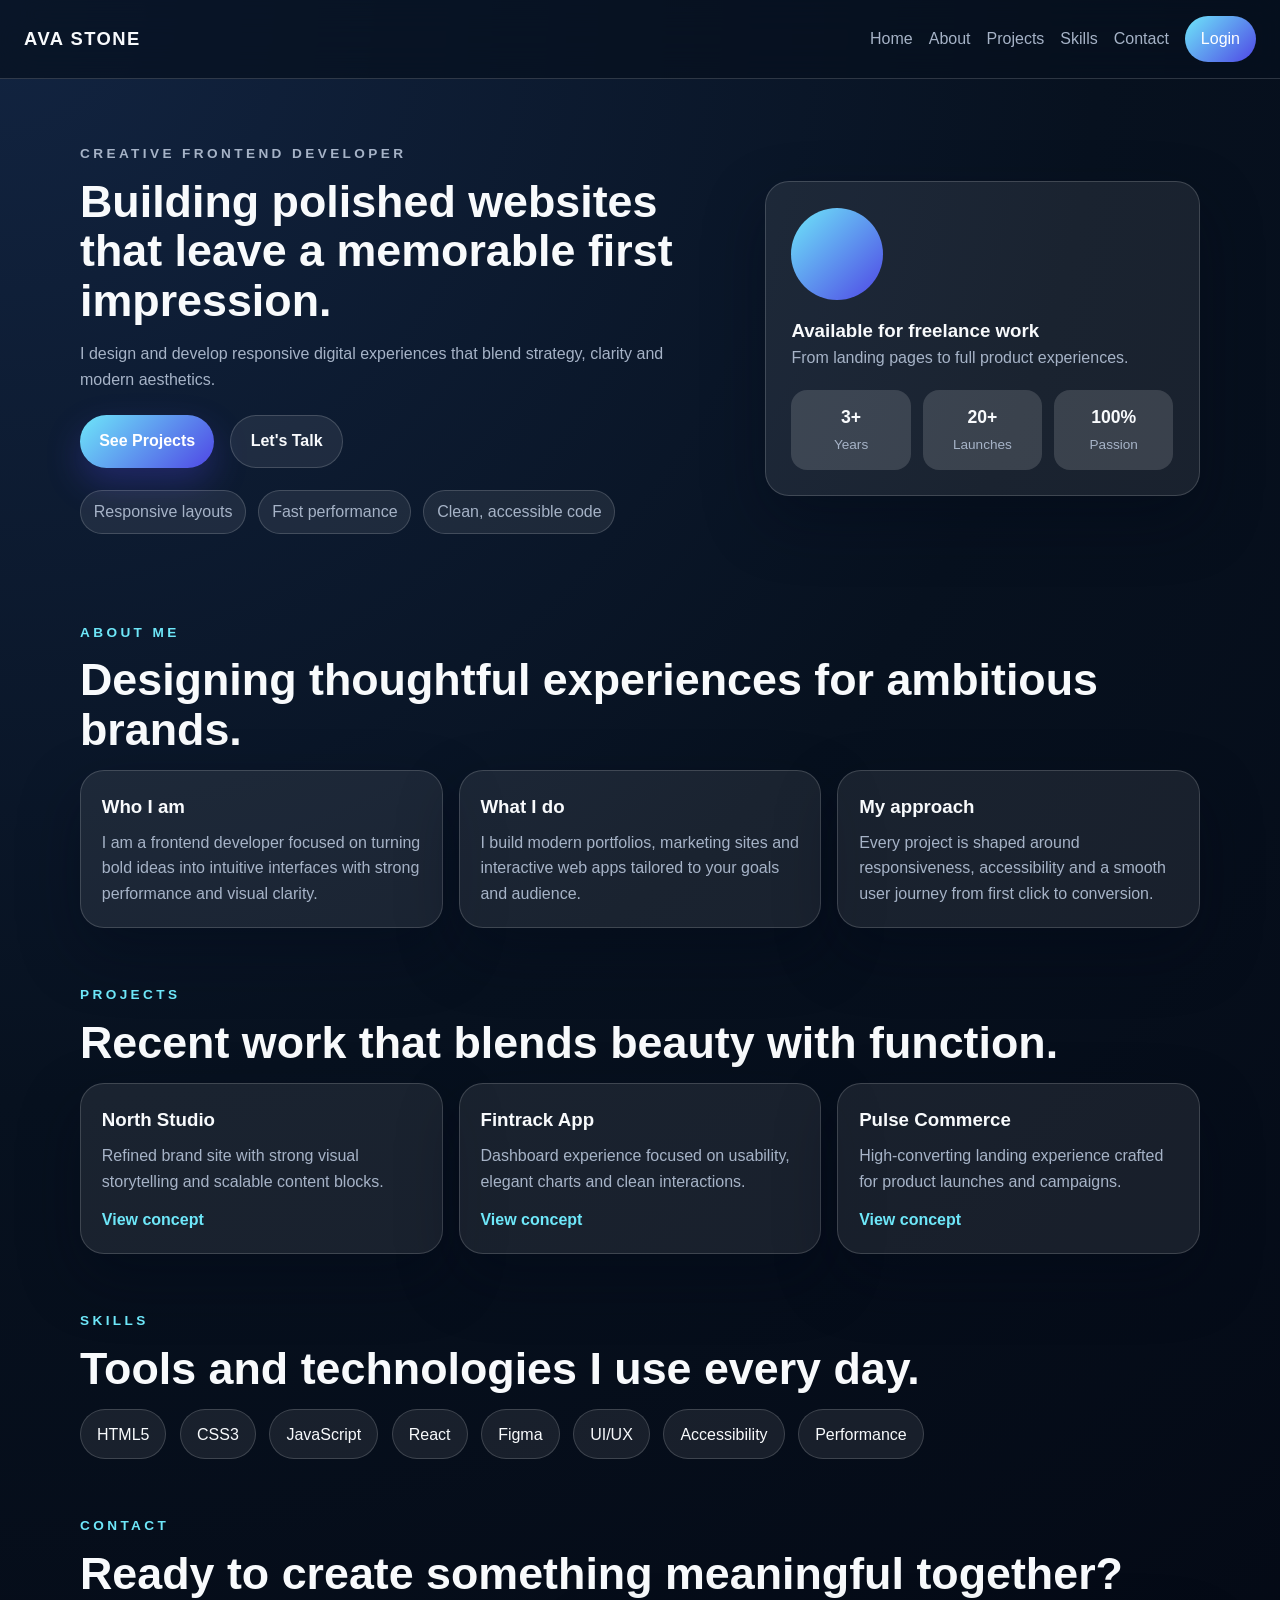
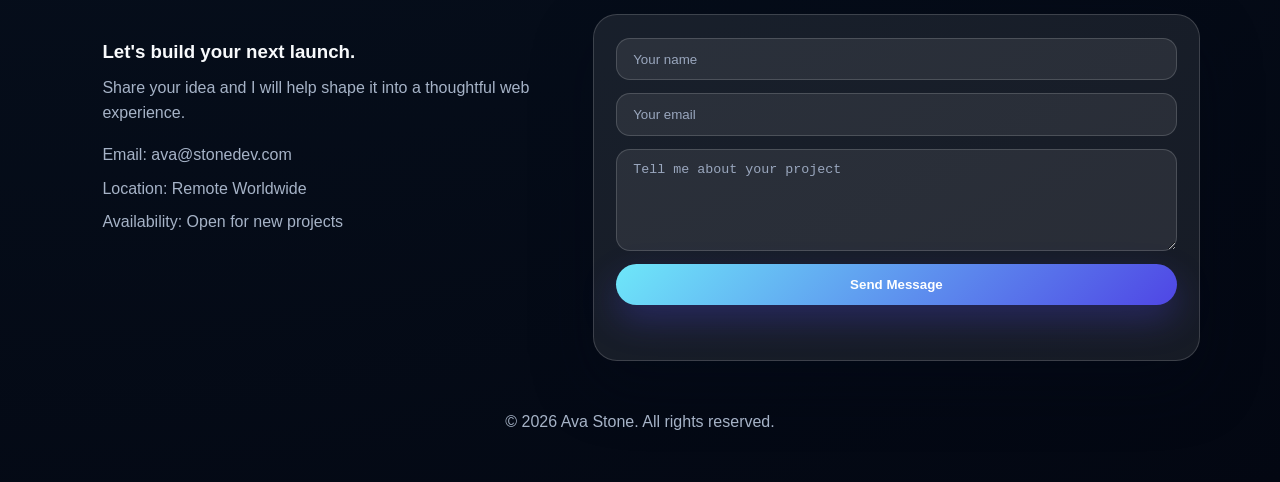
==== index.html @ 1792090d "Add files via upload" ====
<!DOCTYPE html>
<html lang="en">
  <head>
    <meta charset="UTF-8" />
    <meta name="viewport" content="width=device-width, initial-scale=1.0" />
    <title>Ava Stone | Portfolio</title>
    <meta name="description" content="Modern responsive portfolio website with home, login, about, projects, skills and contact sections." />
    <link rel="stylesheet" href="styles.css" />
  </head>
  <body>
    <header class="header">
      <a class="brand" href="#home">Ava Stone</a>
      <button class="menu-toggle" aria-label="Toggle navigation" aria-expanded="false">
        <span></span>
        <span></span>
        <span></span>
      </button>
      <nav class="nav">
        <a href="#home">Home</a>
        <a href="#about">About</a>
        <a href="#projects">Projects</a>
        <a href="#skills">Skills</a>
        <a href="#contact">Contact</a>
        <a class="nav-cta" href="login.html">Login</a>
      </nav>
    </header>

    <main>
      <section id="home" class="hero">
        <div class="hero-content">
          <p class="eyebrow">Creative Frontend Developer</p>
          <h1>Building polished websites that leave a memorable first impression.</h1>
          <p>
            I design and develop responsive digital experiences that blend strategy,
            clarity and modern aesthetics.
          </p>
          <div class="hero-actions">
            <a class="btn primary" href="#projects">See Projects</a>
            <a class="btn secondary" href="#contact">Let's Talk</a>
          </div>
          <ul class="hero-highlights">
            <li>Responsive layouts</li>
            <li>Fast performance</li>
            <li>Clean, accessible code</li>
          </ul>
        </div>

        <div class="hero-card">
          <div class="avatar"></div>
          <h3>Available for freelance work</h3>
          <p>From landing pages to full product experiences.</p>
          <div class="stats">
            <div>
              <strong>3+</strong>
              <span>Years</span>
            </div>
            <div>
              <strong>20+</strong>
              <span>Launches</span>
            </div>
            <div>
              <strong>100%</strong>
              <span>Passion</span>
            </div>
          </div>
        </div>
      </section>

      <section id="about" class="section">
        <div class="section-heading">
          <p class="eyebrow">About Me</p>
          <h2>Designing thoughtful experiences for ambitious brands.</h2>
        </div>

        <div class="about-grid">
          <article class="info-card">
            <h3>Who I am</h3>
            <p>
              I am a frontend developer focused on turning bold ideas into intuitive
              interfaces with strong performance and visual clarity.
            </p>
          </article>
          <article class="info-card">
            <h3>What I do</h3>
            <p>
              I build modern portfolios, marketing sites and interactive web apps
              tailored to your goals and audience.
            </p>
          </article>
          <article class="info-card">
            <h3>My approach</h3>
            <p>
              Every project is shaped around responsiveness, accessibility and a
              smooth user journey from first click to conversion.
            </p>
          </article>
        </div>
      </section>

      <section id="projects" class="section">
        <div class="section-heading">
          <p class="eyebrow">Projects</p>
          <h2>Recent work that blends beauty with function.</h2>
        </div>

        <div class="card-grid">
          <article class="project-card">
            <h3>North Studio</h3>
            <p>Refined brand site with strong visual storytelling and scalable content blocks.</p>
            <a href="#contact">View concept</a>
          </article>
          <article class="project-card">
            <h3>Fintrack App</h3>
            <p>Dashboard experience focused on usability, elegant charts and clean interactions.</p>
            <a href="#contact">View concept</a>
          </article>
          <article class="project-card">
            <h3>Pulse Commerce</h3>
            <p>High-converting landing experience crafted for product launches and campaigns.</p>
            <a href="#contact">View concept</a>
          </article>
        </div>
      </section>

      <section id="skills" class="section">
        <div class="section-heading">
          <p class="eyebrow">Skills</p>
          <h2>Tools and technologies I use every day.</h2>
        </div>

        <div class="skill-list">
          <span>HTML5</span>
          <span>CSS3</span>
          <span>JavaScript</span>
          <span>React</span>
          <span>Figma</span>
          <span>UI/UX</span>
          <span>Accessibility</span>
          <span>Performance</span>
        </div>
      </section>

      <section id="contact" class="section">
        <div class="section-heading">
          <p class="eyebrow">Contact</p>
          <h2>Ready to create something meaningful together?</h2>
        </div>

        <div class="contact-shell">
          <div class="contact-info">
            <h3>Let's build your next launch.</h3>
            <p>Share your idea and I will help shape it into a thoughtful web experience.</p>
            <ul>
              <li>Email: ava@stonedev.com</li>
              <li>Location: Remote Worldwide</li>
              <li>Availability: Open for new projects</li>
            </ul>
          </div>

          <form id="contactForm" class="contact-form">
            <input type="text" name="name" placeholder="Your name" required />
            <input type="email" name="email" placeholder="Your email" required />
            <textarea name="message" rows="5" placeholder="Tell me about your project" required></textarea>
            <button class="btn primary" type="submit">Send Message</button>
            <p id="formMessage" class="form-message" aria-live="polite"></p>
          </form>
        </div>
      </section>
    </main>

    <footer>
      <p>© <span id="year"></span> Ava Stone. All rights reserved.</p>
    </footer>

    <script src="script.js"></script>
  </body>
</html>
---- styles.css ----
:root {
  --bg: #07111f;
  --panel: rgba(255, 255, 255, 0.08);
  --panel-strong: rgba(255, 255, 255, 0.14);
  --text: #f8fafc;
  --muted: #a6b3c7;
  --accent: #6ee7f9;
  --accent-strong: #4f46e5;
  --border: rgba(255, 255, 255, 0.16);
  --shadow: 0 25px 60px rgba(2, 8, 23, 0.35);
}

* {
  box-sizing: border-box;
  margin: 0;
  padding: 0;
}

html {
  scroll-behavior: smooth;
}

body {
  font-family: Inter, "Segoe UI", Roboto, sans-serif;
  background: radial-gradient(circle at top left, #122441 0%, var(--bg) 45%, #030712 100%);
  color: var(--text);
  line-height: 1.6;
}

img {
  max-width: 100%;
  display: block;
}

a {
  color: inherit;
  text-decoration: none;
}

.header {
  position: sticky;
  top: 0;
  z-index: 10;
  display: flex;
  justify-content: space-between;
  align-items: center;
  padding: 1rem 1.5rem;
  backdrop-filter: blur(18px);
  background: rgba(7, 17, 31, 0.7);
  border-bottom: 1px solid var(--border);
}

.brand {
  font-size: 1.15rem;
  font-weight: 700;
  letter-spacing: 0.08em;
  text-transform: uppercase;
}

.nav {
  display: flex;
  gap: 1rem;
  align-items: center;
}

.nav a {
  color: var(--muted);
  transition: color 0.2s ease;
}

.nav a:hover,
.nav a:focus-visible {
  color: var(--text);
}

.nav-cta {
  padding: 0.65rem 1rem;
  border-radius: 999px;
  background: linear-gradient(135deg, var(--accent), var(--accent-strong));
  color: white !important;
}

.menu-toggle {
  display: none;
  flex-direction: column;
  gap: 0.3rem;
  background: transparent;
  border: 0;
  cursor: pointer;
}

.menu-toggle span {
  width: 24px;
  height: 2px;
  background: var(--text);
  transition: all 0.2s ease;
}

main {
  width: min(1120px, calc(100% - 2rem));
  margin: 0 auto;
}

.hero {
  display: grid;
  grid-template-columns: 1.2fr 0.8fr;
  gap: 2rem;
  padding: 4rem 0 3rem;
  align-items: center;
}

.eyebrow {
  font-size: 0.85rem;
  font-weight: 700;
  letter-spacing: 0.25em;
  text-transform: uppercase;
  color: var(--accent);
  margin-bottom: 0.75rem;
}

.hero h1,
.section-heading h2 {
  font-size: clamp(2rem, 3.5vw, 3.2rem);
  line-height: 1.1;
  margin-bottom: 1rem;
}

.hero p {
  color: var(--muted);
  max-width: 640px;
}

.hero-actions {
  display: flex;
  flex-wrap: wrap;
  gap: 1rem;
  margin: 1.4rem 0;
}

.btn {
  display: inline-flex;
  justify-content: center;
  align-items: center;
  border: 0;
  border-radius: 999px;
  padding: 0.8rem 1.2rem;
  font-weight: 600;
  cursor: pointer;
  transition: transform 0.2s ease, box-shadow 0.2s ease;
}

.btn:hover {
  transform: translateY(-2px);
}

.btn.primary {
  background: linear-gradient(135deg, var(--accent), var(--accent-strong));
  color: white;
  box-shadow: 0 15px 35px rgba(79, 70, 229, 0.3);
}

.btn.secondary {
  background: var(--panel);
  color: var(--text);
  border: 1px solid var(--border);
}

.hero-highlights {
  display: flex;
  flex-wrap: wrap;
  gap: 0.75rem;
  margin-top: 1rem;
  list-style: none;
}

.hero-highlights li {
  padding: 0.5rem 0.8rem;
  border: 1px solid var(--border);
  border-radius: 999px;
  background: var(--panel);
  color: var(--muted);
}

.hero-card,
.info-card,
.project-card,
.contact-form,
.login-card {
  background: var(--panel);
  border: 1px solid var(--border);
  box-shadow: var(--shadow);
  border-radius: 24px;
}

.hero-card {
  padding: 1.6rem;
}

.avatar {
  width: 92px;
  height: 92px;
  margin-bottom: 1rem;
  border-radius: 50%;
  background: linear-gradient(135deg, var(--accent), var(--accent-strong));
}

.stats {
  display: grid;
  grid-template-columns: repeat(3, minmax(0, 1fr));
  gap: 0.75rem;
  margin-top: 1.2rem;
}

.stats div {
  padding: 0.8rem;
  border-radius: 16px;
  background: var(--panel-strong);
  text-align: center;
}

.stats strong {
  display: block;
  font-size: 1.1rem;
}

.stats span {
  color: var(--muted);
  font-size: 0.85rem;
}

.section {
  padding: 2.5rem 0 1rem;
}

.about-grid,
.card-grid {
  display: grid;
  gap: 1rem;
  grid-template-columns: repeat(3, minmax(0, 1fr));
}

.info-card,
.project-card {
  padding: 1.3rem;
}

.info-card h3,
.project-card h3,
.contact-info h3 {
  margin-bottom: 0.5rem;
}

.info-card p,
.project-card p,
.contact-info p,
.contact-info li,
.login-card p {
  color: var(--muted);
}

.project-card a {
  display: inline-block;
  margin-top: 0.8rem;
  color: var(--accent);
  font-weight: 600;
}

.skill-list {
  display: flex;
  flex-wrap: wrap;
  gap: 0.85rem;
  margin-top: 1rem;
}

.skill-list span {
  padding: 0.7rem 1rem;
  border-radius: 999px;
  background: var(--panel);
  border: 1px solid var(--border);
  color: var(--text);
}

.contact-shell {
  display: grid;
  grid-template-columns: 0.9fr 1.1fr;
  gap: 1rem;
  margin-top: 1rem;
}

.contact-info,
.contact-form {
  padding: 1.4rem;
}

.contact-info ul {
  list-style: none;
  margin-top: 1rem;
  display: grid;
  gap: 0.5rem;
}

.contact-form {
  display: grid;
  gap: 0.8rem;
}

.contact-form input,
.contact-form textarea,
.login-form input {
  width: 100%;
  padding: 0.8rem 1rem;
  border-radius: 14px;
  border: 1px solid var(--border);
  background: rgba(255, 255, 255, 0.08);
  color: var(--text);
}

.contact-form input::placeholder,
.contact-form textarea::placeholder,
.login-form input::placeholder {
  color: #9aa7be;
}

.form-message {
  min-height: 1.25rem;
  color: var(--accent);
}

footer {
  padding: 2rem 1rem 3rem;
  text-align: center;
  color: var(--muted);
}

.login-page {
  min-height: 100vh;
  display: grid;
  place-items: center;
  padding: 1rem;
}

.login-shell {
  width: min(420px, 100%);
}

.login-card {
  padding: 2rem;
}

.back-link {
  display: inline-block;
  margin-bottom: 1rem;
  color: var(--accent);
}

.login-form {
  display: grid;
  gap: 0.85rem;
  margin-top: 1rem;
}

.login-form label {
  display: grid;
  gap: 0.35rem;
  color: var(--text);
}

@media (max-width: 860px) {
  .hero,
  .contact-shell,
  .about-grid,
  .card-grid {
    grid-template-columns: 1fr;
  }
}

@media (max-width: 720px) {
  .menu-toggle {
    display: flex;
  }

  .nav {
    position: absolute;
    top: 64px;
    right: 1rem;
    flex-direction: column;
    align-items: flex-start;
    background: rgba(7, 17, 31, 0.95);
    border: 1px solid var(--border);
    border-radius: 16px;
    padding: 1rem;
    min-width: 180px;
    opacity: 0;
    pointer-events: none;
    transform: translateY(-8px);
    transition: all 0.2s ease;
  }

  .nav.open {
    opacity: 1;
    pointer-events: auto;
    transform: translateY(0);
  }

  .hero {
    padding-top: 2rem;
  }
}
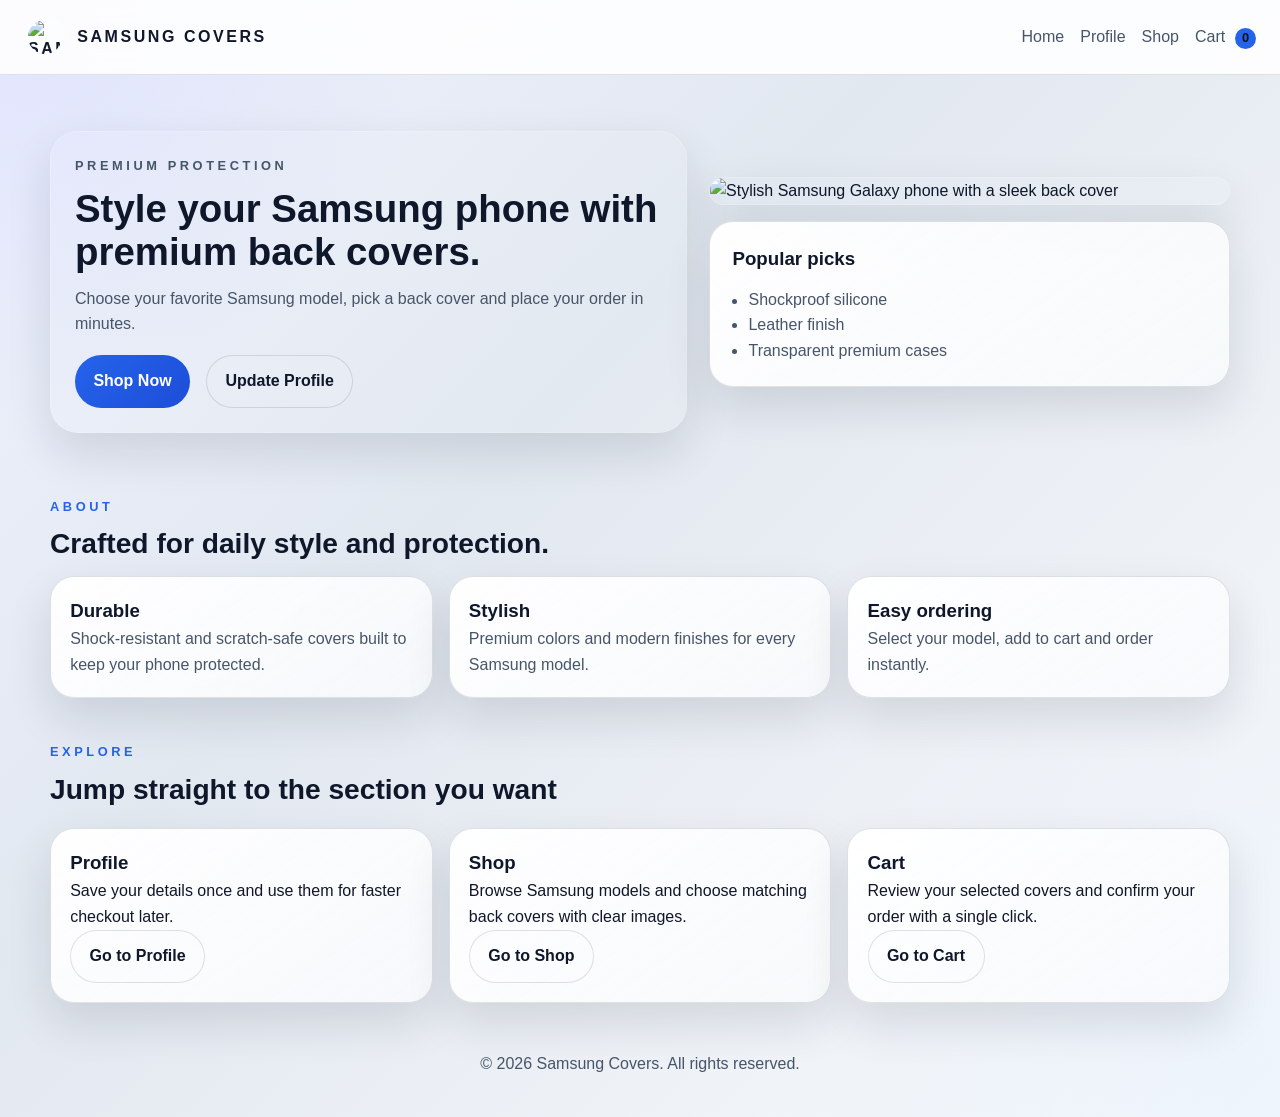
==== commit e4613cee: "Add files via upload" ====
--- a/index.html
+++ b/index.html
@@ -3,175 +3,99 @@
   <head>
     <meta charset="UTF-8" />
     <meta name="viewport" content="width=device-width, initial-scale=1.0" />
-    <title>Ava Stone | Portfolio</title>
-    <meta name="description" content="Modern responsive portfolio website with home, login, about, projects, skills and contact sections." />
-    <link rel="stylesheet" href="styles.css" />
+    <title>Samsung Covers</title>
+    <meta name="description" content="Responsive Samsung back cover ordering website" />
+    <link rel="stylesheet" href="samsung.css" />
   </head>
   <body>
     <header class="header">
-      <a class="brand" href="#home">Ava Stone</a>
-      <button class="menu-toggle" aria-label="Toggle navigation" aria-expanded="false">
-        <span></span>
-        <span></span>
-        <span></span>
-      </button>
+      <a class="brand" href="samsung.html">
+        <img src="assets/samsung-logo.svg" alt="Samsung logo" />
+        <span>Samsung Covers</span>
+      </a>
       <nav class="nav">
-        <a href="#home">Home</a>
-        <a href="#about">About</a>
-        <a href="#projects">Projects</a>
-        <a href="#skills">Skills</a>
-        <a href="#contact">Contact</a>
-        <a class="nav-cta" href="login.html">Login</a>
+        <a href="samsung.html">Home</a>
+        <a href="profile.html">Profile</a>
+        <a href="shop.html">Shop</a>
+        <a href="cart.html">Cart <span id="cartBadge">0</span></a>
       </nav>
     </header>
 
     <main>
       <section id="home" class="hero">
-        <div class="hero-content">
-          <p class="eyebrow">Creative Frontend Developer</p>
-          <h1>Building polished websites that leave a memorable first impression.</h1>
-          <p>
-            I design and develop responsive digital experiences that blend strategy,
-            clarity and modern aesthetics.
-          </p>
+        <div class="hero-copy">
+          <p class="eyebrow">Premium protection</p>
+          <h1>Style your Samsung phone with premium back covers.</h1>
+          <p>Choose your favorite Samsung model, pick a back cover and place your order in minutes.</p>
           <div class="hero-actions">
-            <a class="btn primary" href="#projects">See Projects</a>
-            <a class="btn secondary" href="#contact">Let's Talk</a>
+            <a class="btn primary" href="shop.html">Shop Now</a>
+            <a class="btn secondary" href="profile.html">Update Profile</a>
           </div>
-          <ul class="hero-highlights">
-            <li>Responsive layouts</li>
-            <li>Fast performance</li>
-            <li>Clean, accessible code</li>
-          </ul>
         </div>
 
-        <div class="hero-card">
-          <div class="avatar"></div>
-          <h3>Available for freelance work</h3>
-          <p>From landing pages to full product experiences.</p>
-          <div class="stats">
-            <div>
-              <strong>3+</strong>
-              <span>Years</span>
-            </div>
-            <div>
-              <strong>20+</strong>
-              <span>Launches</span>
-            </div>
-            <div>
-              <strong>100%</strong>
-              <span>Passion</span>
-            </div>
+        <div class="hero-visual">
+          <img src="https://m.media-amazon.com/images/I/81M4zm2+0FL._AC_UL640_QL65_.jpg" alt="Stylish Samsung Galaxy phone with a sleek back cover" />
+          <div class="hero-card">
+            <h3>Popular picks</h3>
+            <ul>
+              <li>Shockproof silicone</li>
+              <li>Leather finish</li>
+              <li>Transparent premium cases</li>
+            </ul>
           </div>
         </div>
       </section>
 
       <section id="about" class="section">
         <div class="section-heading">
-          <p class="eyebrow">About Me</p>
-          <h2>Designing thoughtful experiences for ambitious brands.</h2>
+          <p class="eyebrow">About</p>
+          <h2>Crafted for daily style and protection.</h2>
         </div>
-
         <div class="about-grid">
           <article class="info-card">
-            <h3>Who I am</h3>
-            <p>
-              I am a frontend developer focused on turning bold ideas into intuitive
-              interfaces with strong performance and visual clarity.
-            </p>
+            <h3>Durable</h3>
+            <p>Shock-resistant and scratch-safe covers built to keep your phone protected.</p>
           </article>
           <article class="info-card">
-            <h3>What I do</h3>
-            <p>
-              I build modern portfolios, marketing sites and interactive web apps
-              tailored to your goals and audience.
-            </p>
+            <h3>Stylish</h3>
+            <p>Premium colors and modern finishes for every Samsung model.</p>
           </article>
           <article class="info-card">
-            <h3>My approach</h3>
-            <p>
-              Every project is shaped around responsiveness, accessibility and a
-              smooth user journey from first click to conversion.
-            </p>
+            <h3>Easy ordering</h3>
+            <p>Select your model, add to cart and order instantly.</p>
           </article>
         </div>
       </section>
 
-      <section id="projects" class="section">
+      <section class="section">
         <div class="section-heading">
-          <p class="eyebrow">Projects</p>
-          <h2>Recent work that blends beauty with function.</h2>
+          <p class="eyebrow">Explore</p>
+          <h2>Jump straight to the section you want</h2>
         </div>
-
-        <div class="card-grid">
-          <article class="project-card">
-            <h3>North Studio</h3>
-            <p>Refined brand site with strong visual storytelling and scalable content blocks.</p>
-            <a href="#contact">View concept</a>
+        <div class="feature-grid">
+          <article class="feature-card">
+            <h3>Profile</h3>
+            <p>Save your details once and use them for faster checkout later.</p>
+            <a class="btn secondary" href="profile.html">Go to Profile</a>
           </article>
-          <article class="project-card">
-            <h3>Fintrack App</h3>
-            <p>Dashboard experience focused on usability, elegant charts and clean interactions.</p>
-            <a href="#contact">View concept</a>
+          <article class="feature-card">
+            <h3>Shop</h3>
+            <p>Browse Samsung models and choose matching back covers with clear images.</p>
+            <a class="btn secondary" href="shop.html">Go to Shop</a>
           </article>
-          <article class="project-card">
-            <h3>Pulse Commerce</h3>
-            <p>High-converting landing experience crafted for product launches and campaigns.</p>
-            <a href="#contact">View concept</a>
+          <article class="feature-card">
+            <h3>Cart</h3>
+            <p>Review your selected covers and confirm your order with a single click.</p>
+            <a class="btn secondary" href="cart.html">Go to Cart</a>
           </article>
-        </div>
-      </section>
-
-      <section id="skills" class="section">
-        <div class="section-heading">
-          <p class="eyebrow">Skills</p>
-          <h2>Tools and technologies I use every day.</h2>
-        </div>
-
-        <div class="skill-list">
-          <span>HTML5</span>
-          <span>CSS3</span>
-          <span>JavaScript</span>
-          <span>React</span>
-          <span>Figma</span>
-          <span>UI/UX</span>
-          <span>Accessibility</span>
-          <span>Performance</span>
-        </div>
-      </section>
-
-      <section id="contact" class="section">
-        <div class="section-heading">
-          <p class="eyebrow">Contact</p>
-          <h2>Ready to create something meaningful together?</h2>
-        </div>
-
-        <div class="contact-shell">
-          <div class="contact-info">
-            <h3>Let's build your next launch.</h3>
-            <p>Share your idea and I will help shape it into a thoughtful web experience.</p>
-            <ul>
-              <li>Email: ava@stonedev.com</li>
-              <li>Location: Remote Worldwide</li>
-              <li>Availability: Open for new projects</li>
-            </ul>
-          </div>
-
-          <form id="contactForm" class="contact-form">
-            <input type="text" name="name" placeholder="Your name" required />
-            <input type="email" name="email" placeholder="Your email" required />
-            <textarea name="message" rows="5" placeholder="Tell me about your project" required></textarea>
-            <button class="btn primary" type="submit">Send Message</button>
-            <p id="formMessage" class="form-message" aria-live="polite"></p>
-          </form>
         </div>
       </section>
     </main>
 
     <footer>
-      <p>© <span id="year"></span> Ava Stone. All rights reserved.</p>
+      <p>© <span id="year"></span> Samsung Covers. All rights reserved.</p>
     </footer>
 
-    <script src="script.js"></script>
+    <script src="samsung.js"></script>
   </body>
 </html>
--- a/samsung.css
+++ b/samsung.css
@@ -0,0 +1,144 @@
+:root {
+  --bg: #eef2ff;
+  --panel: rgba(255, 255, 255, 0.88);
+  --border: rgba(15, 23, 42, 0.12);
+  --text: #0f172a;
+  --muted: #475569;
+  --accent: #2563eb;
+  --accent-strong: #1d4ed8;
+  --success: #16a34a;
+  --shadow: 0 20px 45px rgba(15, 23, 42, 0.12);
+}
+
+* { box-sizing: border-box; margin: 0; padding: 0; }
+html { scroll-behavior: smooth; }
+body {
+  font-family: Inter, "Segoe UI", sans-serif;
+  background:
+    radial-gradient(circle at top left, rgba(167, 167, 255, 0.18), transparent 25%),
+    radial-gradient(circle at bottom right, rgba(191, 219, 254, 0.18), transparent 30%),
+    linear-gradient(135deg, #eef2ff 0%, #e2e8f0 40%, #f8fafc 100%);
+  color: var(--text);
+  line-height: 1.6;
+}
+a { color: inherit; text-decoration: none; }
+
+.header {
+  position: sticky; top: 0; z-index: 20;
+  display: flex; justify-content: space-between; align-items: center;
+  padding: 1rem 1.5rem;
+  backdrop-filter: blur(14px);
+  background: rgba(255, 255, 255, 0.88);
+  border-bottom: 1px solid var(--border);
+}
+.brand {
+  display: inline-flex; align-items: center; gap: 0.7rem;
+  font-weight: 700; letter-spacing: 0.16em; text-transform: uppercase;
+}
+.brand img {
+  width: 42px; height: 42px; object-fit: contain;
+  border-radius: 50%; background: rgba(255,255,255,0.1);
+  padding: 0.25rem;
+}
+.nav { display: flex; gap: 1rem; align-items: center; flex-wrap: wrap; }
+.nav a { color: var(--muted); }
+.nav a:hover { color: var(--text); }
+#cartBadge {
+  display: inline-grid; place-items: center; min-width: 1.3rem; height: 1.3rem;
+  padding: 0 0.35rem; margin-left: 0.35rem; border-radius: 999px;
+  background: var(--accent); color: #07111f; font-size: 0.8rem; font-weight: 700;
+}
+
+main { width: min(1180px, calc(100% - 2rem)); margin: 0 auto; }
+.hero {
+  display: grid; grid-template-columns: 1.1fr 0.9fr; gap: 1.4rem;
+  align-items: center; padding: 3.5rem 0 2rem;
+}
+.hero-copy {
+  background: rgba(255,255,255,0.06);
+  padding: 1.5rem;
+  border-radius: 28px;
+  border: 1px solid rgba(255,255,255,0.16);
+  box-shadow: var(--shadow);
+}
+.hero-visual {
+  display: grid; gap: 1rem;
+}
+.hero-visual img {
+  width: 100%; max-height: 420px; height: auto; object-fit: contain; border-radius: 24px;
+  border: 1px solid rgba(255,255,255,0.16);
+  box-shadow: var(--shadow);
+}
+.eyebrow {
+  color: var(--accent); text-transform: uppercase; letter-spacing: 0.28em;
+  font-weight: 700; font-size: 0.8rem; margin-bottom: 0.75rem;
+}
+h1, h2 { line-height: 1.1; margin-bottom: 0.8rem; }
+h1 { font-size: clamp(2rem, 3vw, 3rem); }
+h2 { font-size: clamp(1.5rem, 2.2vw, 2rem); }
+.hero-copy p, .info-card p, .form-message, .cart-items p { color: var(--muted); }
+.hero-actions { display: flex; gap: 1rem; margin-top: 1.1rem; flex-wrap: wrap; }
+.btn {
+  display: inline-flex; justify-content: center; align-items: center;
+  border: 0; border-radius: 999px; padding: 0.8rem 1.15rem;
+  font-weight: 600; cursor: pointer; transition: transform 0.2s ease;
+}
+.btn:hover { transform: translateY(-2px); }
+.btn.primary { background: linear-gradient(135deg, var(--accent), var(--accent-strong)); color: white; }
+.btn.secondary { background: rgba(255,255,255,0.08); border: 1px solid var(--border); color: var(--text); }
+.hero-card, .info-card, .customer-form, .cover-card, .cart-items, .cart-summary, .page-card, .feature-card, .model-card {
+  background: linear-gradient(145deg, rgba(255,255,255,0.96), rgba(248,250,252,0.88));
+  border: 1px solid var(--border); border-radius: 24px;
+  box-shadow: var(--shadow);
+  backdrop-filter: blur(12px);
+}
+.hero-card { padding: 1.4rem; }
+.hero-card ul { margin: 0.8rem 0 0 1rem; color: var(--muted); }
+.shell { width: min(1180px, calc(100% - 2rem)); margin: 0 auto; padding-bottom: 2rem; }
+.page-card { padding: 1.4rem; margin-top: 1.4rem; }
+.feature-grid { display: grid; gap: 1rem; grid-template-columns: repeat(3, minmax(0, 1fr)); margin-top: 1.4rem; }
+.feature-card { padding: 1.2rem; }
+.section { padding: 2rem 0 0.8rem; }
+.section-heading { margin-bottom: 1rem; }
+.about-grid { display: grid; grid-template-columns: repeat(3, minmax(0, 1fr)); gap: 1rem; }
+.info-card { padding: 1.2rem; }
+.stack-form { display: grid; gap: 0.8rem; }
+.stack-form input, .stack-form textarea {
+  width: 100%; padding: 0.8rem 0.95rem; border-radius: 14px;
+  border: 1px solid var(--border); background: rgba(255,255,255,0.08); color: var(--text);
+}
+.stack-form input::placeholder, .stack-form textarea::placeholder { color: #8fa2bf; }
+.model-grid { display: grid; grid-template-columns: repeat(3, minmax(0, 1fr)); gap: 1rem; }
+.model-card { padding: 1rem; display: grid; gap: 0.75rem; }
+.model-card img { width: 100%; min-height: 260px; height: auto; object-fit: contain; border-radius: 16px; background: rgba(255,255,255,0.08); }
+.model-card h3 { font-size: 1.1rem; color: var(--text); text-align: center; margin-top: 0.25rem; }
+.model-card p { color: var(--muted); }
+.cover-grid { display: grid; grid-template-columns: repeat(3, minmax(0, 1fr)); gap: 1rem; }
+.cover-card { padding: 1rem; display: grid; gap: 0.7rem; }
+.cover-visual {
+  min-height: 260px; border-radius: 20px;
+  display: flex; align-items: center; justify-content: center;
+  overflow: hidden; padding: 0.6rem;
+  background: linear-gradient(135deg, rgba(125, 211, 252, 0.3), rgba(99, 102, 241, 0.4));
+}
+.cover-visual img { width: 100%; height: auto; object-fit: contain; border-radius: 16px; }
+.cover-card h3 { font-size: 1.1rem; }
+.price { color: var(--accent); font-weight: 700; }
+.cart-items { padding: 0.8rem; display: grid; gap: 0.6rem; }
+.cart-item { display: flex; justify-content: space-between; align-items: center; gap: 0.8rem; padding: 0.7rem 0.8rem; border-radius: 16px; background: rgba(255,255,255,0.05); }
+.cart-item button { background: transparent; color: #ff8a8a; border: 0; cursor: pointer; font-weight: 600; }
+.cart-summary { margin-top: 1rem; padding: 1rem; display: flex; justify-content: space-between; align-items: center; gap: 1rem; flex-wrap: wrap; }
+.form-message { min-height: 1.2rem; color: var(--success); }
+.cart-toast {
+  margin-top: 0.7rem;
+  padding: 0.7rem 0.9rem;
+  border-radius: 999px;
+  background: rgba(52, 211, 153, 0.16);
+  color: var(--success);
+  border: 1px solid rgba(52, 211, 153, 0.3);
+  display: inline-block;
+}
+footer { text-align: center; padding: 2.2rem 0 2.5rem; color: var(--muted); }
+@media (max-width: 860px) { .hero, .about-grid, .feature-grid, .model-grid, .cover-grid { grid-template-columns: 1fr; } }
+@media (max-width: 640px) { .header { flex-direction: column; align-items: flex-start; gap: 0.5rem; } .nav { gap: 0.6rem; } .cart-summary { align-items: flex-start; } }
+
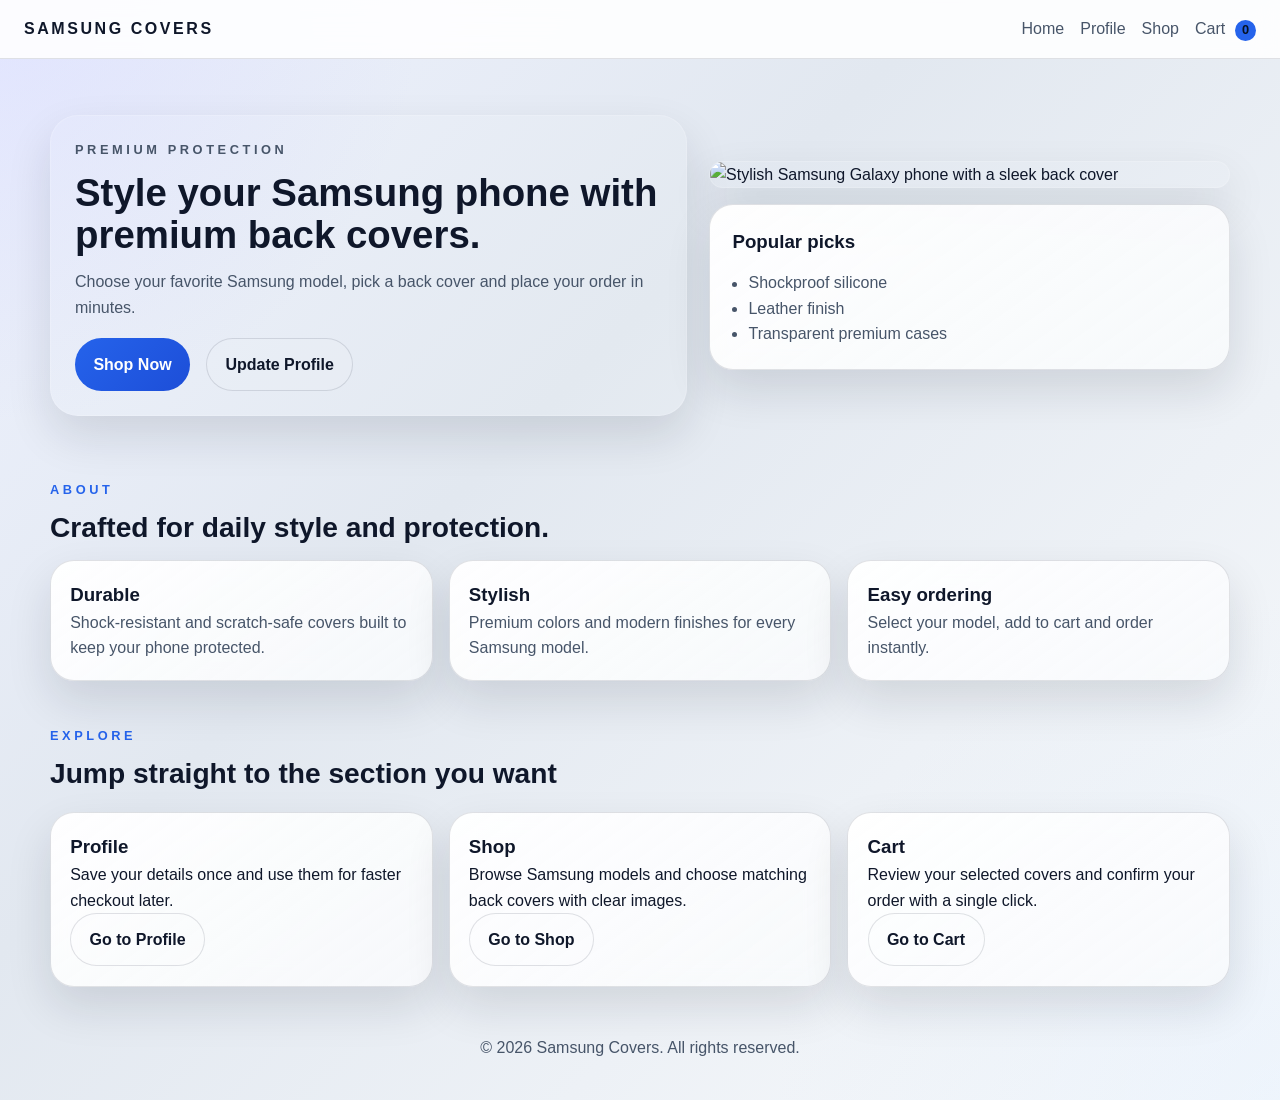
==== commit 3c313964: "Add files via upload" ====
--- a/index.html
+++ b/index.html
@@ -10,7 +10,6 @@
   <body>
     <header class="header">
       <a class="brand" href="samsung.html">
-        <img src="assets/samsung-logo.svg" alt="Samsung logo" />
         <span>Samsung Covers</span>
       </a>
       <nav class="nav">
